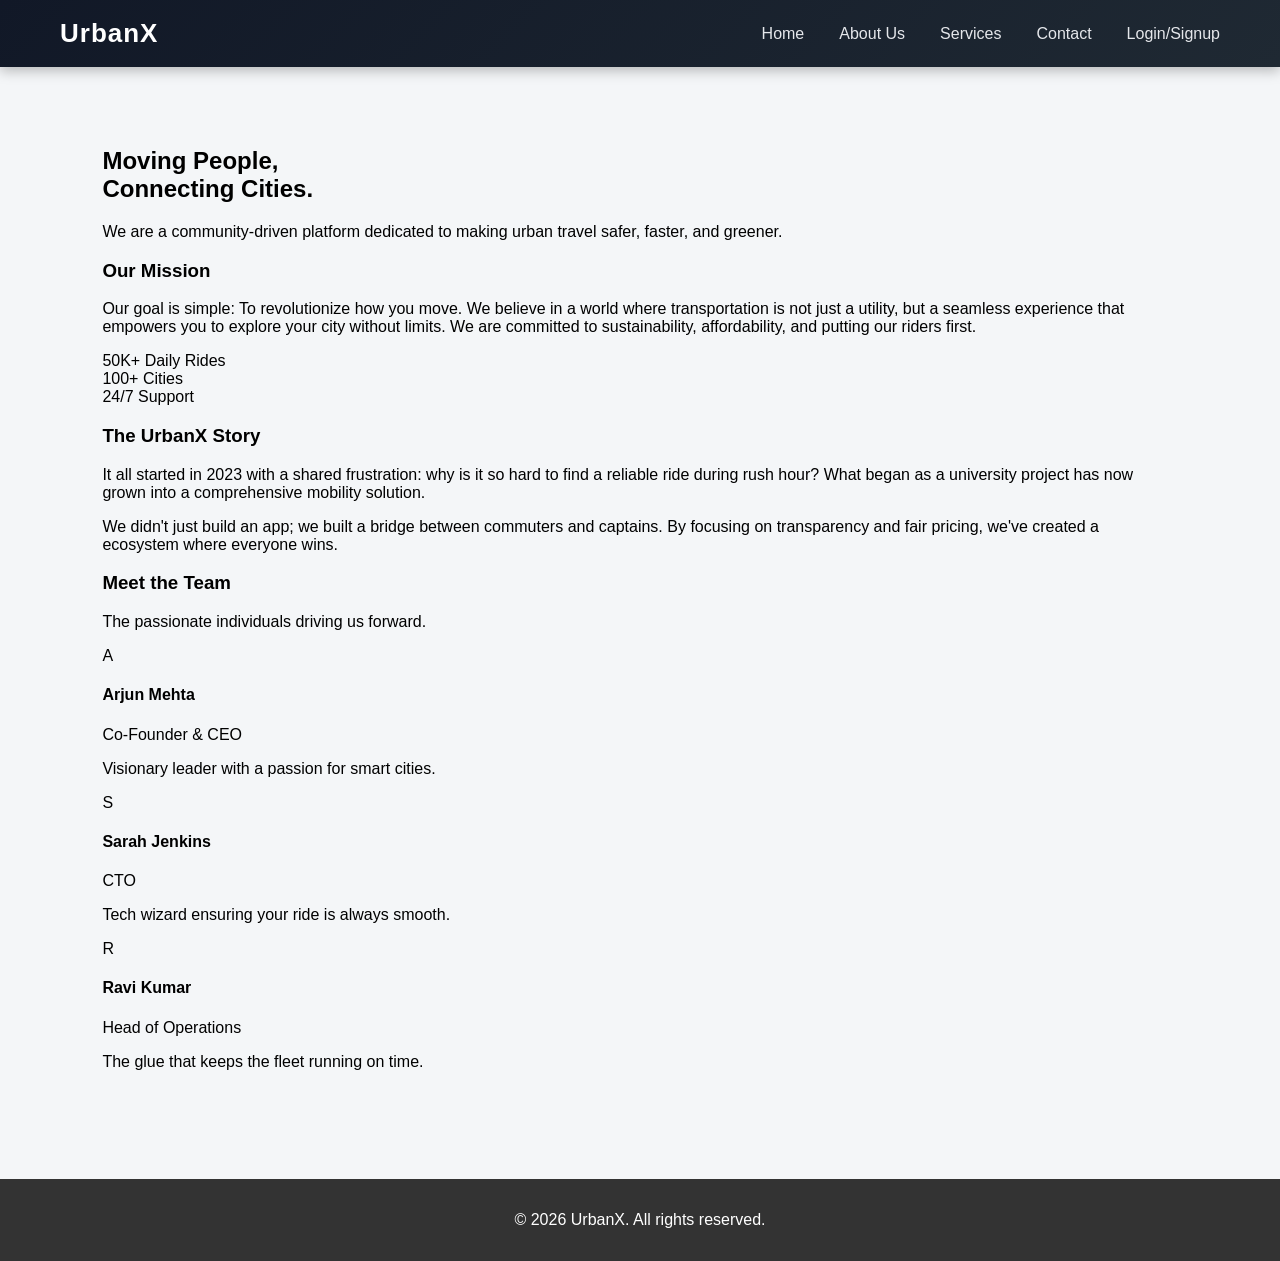
==== frontEnd/about.html @ a00a8022 "about us page" ====
<!DOCTYPE html>
<html lang="en">
<head>
    <meta charset="UTF-8">
    <meta name="viewport" content="width=device-width, initial-scale=1.0">
    <title>About Us - UrbanX</title>
    <link rel="stylesheet" href="styles.css">
</head>
<body>
<header>
    <h1>UrbanX</h1>
    <nav>
        <ul>
            <li><a href="index.html">Home</a></li>
            <li><a href="about.html" class="active">About Us</a></li>
            <li><a href="exploreOurServices.html">Services</a></li>
            <li><a href="contact.html">Contact</a></li>
            <li><a href="Login/UserLogin.html">Login/Signup</a></li>
        </ul>
    </nav>
</header>

<main>
    <section class="about-hero">
        <div class="about-overlay"></div>
        <div class="about-content">
            <h2>Moving People, <br>Connecting Cities.</h2>
            <p>We are a community-driven platform dedicated to making urban travel safer, faster, and greener.</p>
        </div>
    </section>

    <section class="mission-section">
        <div class="mission-text">
            <h3>Our Mission</h3>
            <p>Our goal is simple: To revolutionize how you move. We believe in a world where transportation is not just a utility, but a seamless experience that empowers you to explore your city without limits. We are committed to sustainability, affordability, and putting our riders first.</p>
        </div>
        <div class="mission-stats">
            <div class="stat-item">
                <span class="stat-number">50K+</span>
                <span class="stat-label">Daily Rides</span>
            </div>
            <div class="stat-item">
                <span class="stat-number">100+</span>
                <span class="stat-label">Cities</span>
            </div>
            <div class="stat-item">
                <span class="stat-number">24/7</span>
                <span class="stat-label">Support</span>
            </div>
        </div>
    </section>

    <section class="our-story">
        <h3>The UrbanX Story</h3>
        <div class="story-content">
            <p>It all started in 2023 with a shared frustration: why is it so hard to find a reliable ride during rush hour? What began as a university project has now grown into a comprehensive mobility solution.</p>
            <p>We didn't just build an app; we built a bridge between commuters and captains. By focusing on transparency and fair pricing, we've created a ecosystem where everyone wins.</p>
        </div>
    </section>

    <section class="team-section">
        <h3>Meet the Team</h3>
        <p class="section-subtitle">The passionate individuals driving us forward.</p>
        <div class="team-grid">
            <div class="team-member">
                <div class="member-img">A</div>
                <h4>Arjun Mehta</h4>
                <p class="role">Co-Founder & CEO</p>
                <p class="bio">Visionary leader with a passion for smart cities.</p>
            </div>
            <div class="team-member">
                <div class="member-img">S</div>
                <h4>Sarah Jenkins</h4>
                <p class="role">CTO</p>
                <p class="bio">Tech wizard ensuring your ride is always smooth.</p>
            </div>
            <div class="team-member">
                <div class="member-img">R</div>
                <h4>Ravi Kumar</h4>
                <p class="role">Head of Operations</p>
                <p class="bio">The glue that keeps the fleet running on time.</p>
            </div>
        </div>
    </section>
</main>

<footer>
    <p>&copy; 2026 UrbanX. All rights reserved.</p>
</footer>
</body>
</html>
---- frontEnd/styles.css ----
body {
    margin: 0;
    font-family: "Segoe UI", Tahoma, sans-serif;
    background-color: #f4f6f8;
}

header {
    background: linear-gradient(135deg, #111827, #1f2933);
    padding: 18px 60px;
    display: flex;
    align-items: center;
    justify-content: space-between;
    box-shadow: 0 4px 12px rgba(0,0,0,0.25);
}

header h1 {
    margin: 0;
    color: #ffffff;
    font-size: 26px;
    letter-spacing: 1px;
    font-weight: 600;
}

nav ul {
    list-style: none;
    margin: 0;
    padding: 0;
    display: flex;
    gap: 35px;
}

nav ul li a {
    text-decoration: none;
    color: #e5e7eb;
    font-size: 16px;
    font-weight: 500;
    position: relative;
    transition: color 0.3s ease;
}

nav ul li a:hover {
    color: #38bdf8;
}

nav ul li a::after {
    content: "";
    position: absolute;
    width: 0%;
    height: 2px;
    background: #38bdf8;
    left: 0;
    bottom: -6px;
    transition: width 0.3s ease;
}

nav ul li a:hover::after {
    width: 100%;
}
main {
    width: 100%;
    padding: 60px 8%;
    box-sizing: border-box;
}
.hero {
    background: linear-gradient(rgba(17,24,39,0.8), rgba(17,24,39,0.8)),
                url('https://images.unsplash.com/1600585154340-be6161a56a0c') center/cover no-repeat;
    color: #ffffff;
    padding: 100px 60px;
    border-radius: 16px;
    text-align: center;
    box-shadow: 0 10px 25px rgba(0,0,0,0.35);
}

.hero h2 {
    font-size: 42px;
    margin-bottom: 15px;
    letter-spacing: 1px;
}

.hero p {
    font-size: 18px;
    margin-bottom: 30px;
    color: #d1d5db;
}

.hero .btn {
    display: inline-block;
    background: #38bdf8;
    color: #0f172a;
    padding: 14px 36px;
    border-radius: 30px;
    text-decoration: none;
    font-weight: 600;
    transition: 0.3s ease;
}

.hero .btn:hover {
    background: #0ea5e9;
    color: #ffffff;
    transform: translateY(-2px);
}
.features {
    margin-top: 80px;
    display: grid;
    grid-template-columns: repeat(auto-fit, minmax(280px, 1fr));
    gap: 35px;
}

.feature {
    background: #ffffff;
    padding: 35px;
    border-radius: 16px;
    box-shadow: 0 6px 15px rgba(0,0,0,0.12);
    transition: 0.3s ease;
}

.feature:hover {
    transform: translateY(-8px);
    box-shadow: 0 12px 25px rgba(0,0,0,0.2);
}

.feature h3 {
    color: #0f172a;
    margin-bottom: 10px;
    font-size: 20px;
}

.feature p {
    color: #475569;
    line-height: 1.6;
    font-size: 15px;
}

/* Cleaned Generic Styles - body and header removed to use top definitions */

/* Services Section (used in exploreOurServices.html) */
.services {
    display: flex;
    flex-wrap: wrap;
    justify-content: center;
    margin: 2rem 0;
    gap: 1.5rem;
}

.service {
    background: #fff;
    border: 1px solid #ddd;
    border-radius: 5px;
    padding: 1.5rem;
    width: 300px;
    box-shadow: 0 2px 5px rgba(0, 0, 0, 0.1);
    text-align: center;
    transition: transform 0.3s ease, box-shadow 0.3s ease;
}

.service:hover {
    transform: translateY(-5px);
    box-shadow: 0 4px 10px rgba(0, 0, 0, 0.2);
}

.service h3 {
    margin-bottom: 1rem;
    color: #333;
}

.service p {
    color: #666;
}

/* Footer Styles */
footer {
    background-color: #333;
    color: #fff;
    text-align: center;
    padding: 1rem 0;
    margin-top: 2rem;
}

/* How It Works Section */
.how-it-works {
    margin-top: 80px;
    text-align: center;
}
.how-it-works h2 {
    font-size: 32px;
    color: #1f2933;
    margin-bottom: 40px;
}
.steps-grid {
    display: grid;
    grid-template-columns: repeat(auto-fit, minmax(250px, 1fr));
    gap: 30px;
}
.step-card {
    background: #ffffff;
    padding: 30px;
    border-radius: 12px;
    text-align: center;
    box-shadow: 0 4px 12px rgba(0,0,0,0.08);
    position: relative;
    transition: transform 0.3s ease;
}
.step-card:hover {
    transform: translateY(-5px);
}
.step-number {
    background: #38bdf8;
    color: white;
    width: 40px;
    height: 40px;
    line-height: 40px;
    border-radius: 50%;
    font-weight: bold;
    margin: 0 auto 20px;
    font-size: 18px;
}
.step-card h3 {
     margin-bottom: 15px;
     color: #0f172a;
}
.step-card p {
    color: #475569;
    line-height: 1.5;
}

/* Testimonials Section */
.testimonials {
    margin-top: 80px;
    text-align: center;
    background: #fff;
    padding: 60px 40px;
    border-radius: 16px;
    box-shadow: 0 4px 12px rgba(0,0,0,0.05);
}
.testimonials h2 {
    font-size: 32px;
    color: #1f2933;
    margin-bottom: 40px;
}
.testimonials-grid {
    display: grid;
    grid-template-columns: repeat(auto-fit, minmax(280px, 1fr));
    gap: 30px;
}
.testimonial-card {
    background: #f9fafb;
    padding: 25px;
    border-radius: 12px;
    font-style: italic;
    border: 1px solid #f3f4f6;
}
.testimonial-card h4 {
    margin-top: 15px;
    font-weight: 600;
    color: #0ea5e9;
    font-style: normal;
}

/* CTA Banner */
.cta-banner {
    margin-top: 80px;
    background: linear-gradient(135deg, #38bdf8, #0ea5e9);
    padding: 50px;
    border-radius: 16px;
    text-align: center;
    color: white;
    box-shadow: 0 10px 20px rgba(14, 165, 233, 0.3);
}
.cta-banner h2 {
    font-size: 36px;
    margin-bottom: 10px;
    margin-top: 0;
    color: white;
}
.cta-banner p {
    font-size: 18px;
    margin-bottom: 30px;
    opacity: 0.95;
    color: #f0f9ff;
}
.cta-banner .btn {
    background: white;
    color: #0ea5e9;
    padding: 12px 30px;
    border-radius: 25px;
    text-decoration: none;
    font-weight: bold;
    display: inline-block;
    transition: transform 0.2s, box-shadow 0.2s;
    box-shadow: 0 4px 6px rgba(0,0,0,0.1);
}
.cta-banner .btn:hover {
    transform: scale(1.05);
    box-shadow: 0 6px 12px rgba(0,0,0,0.2);
}
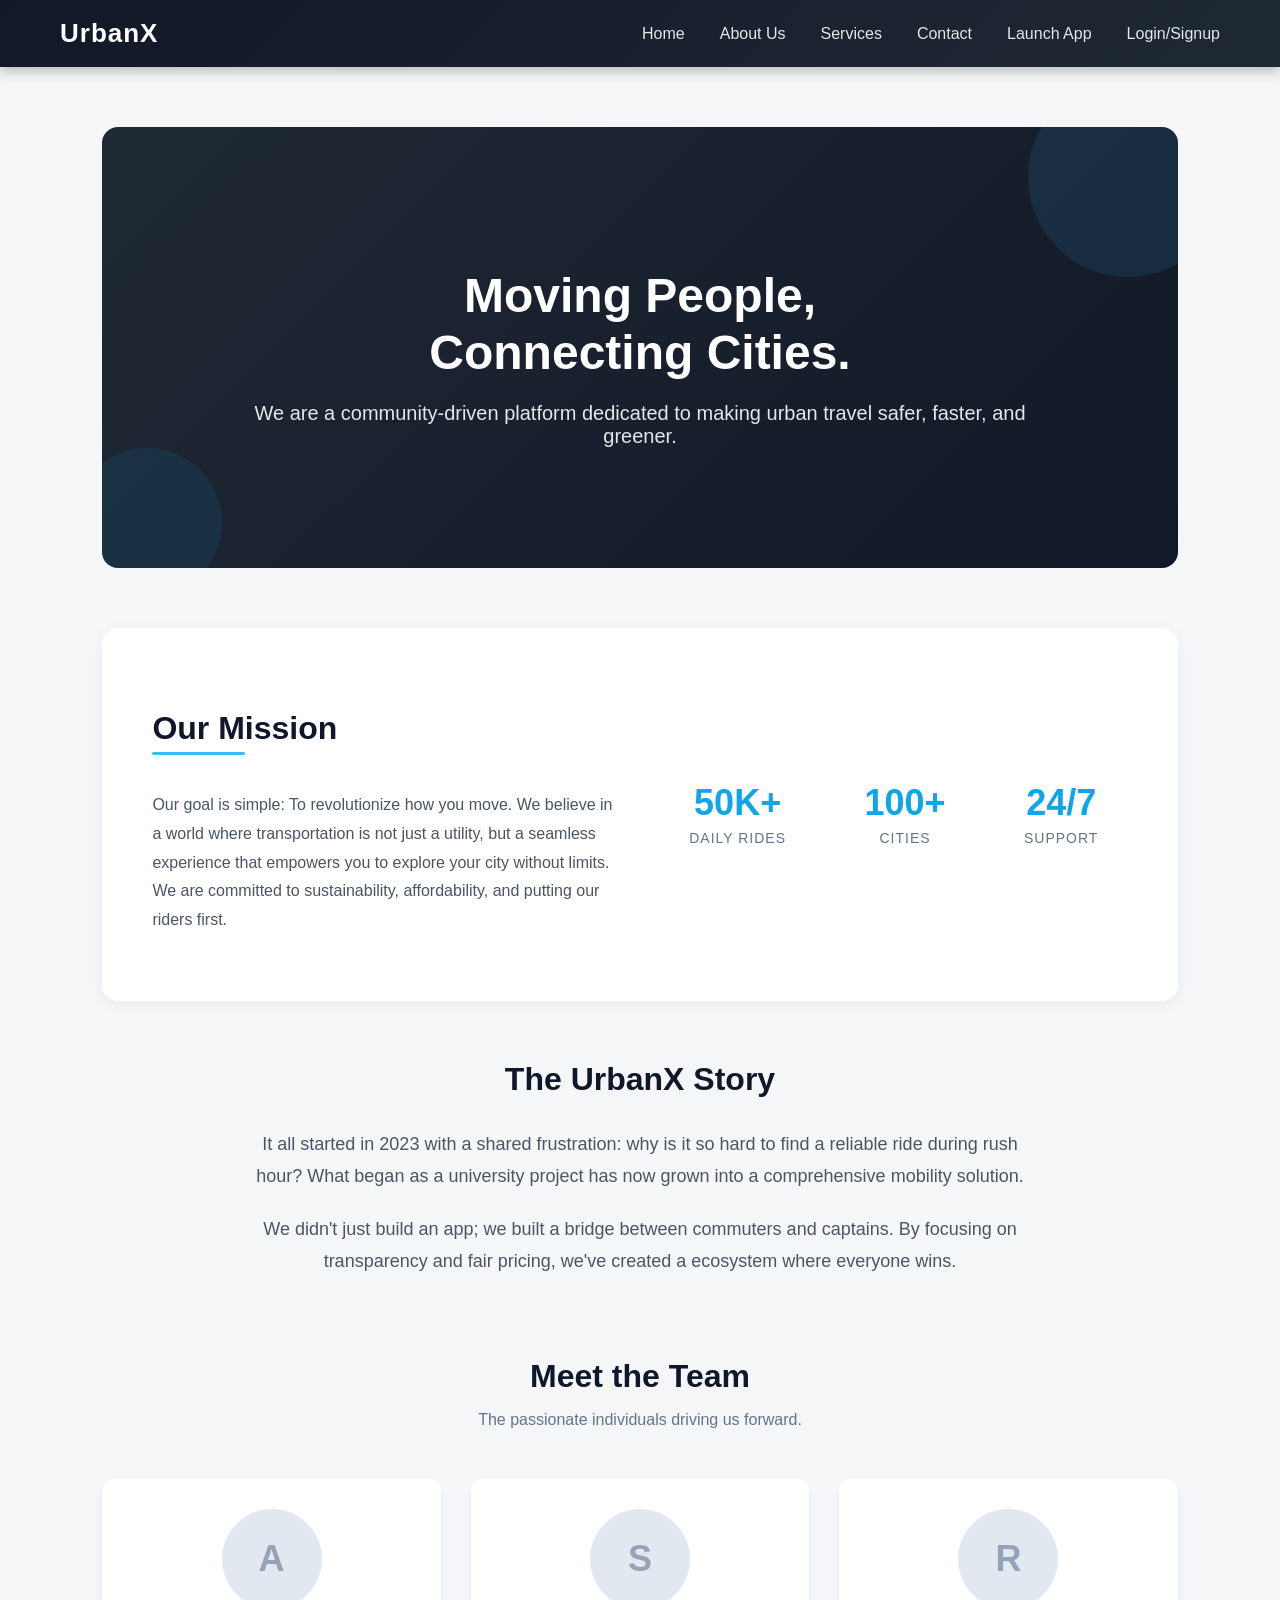
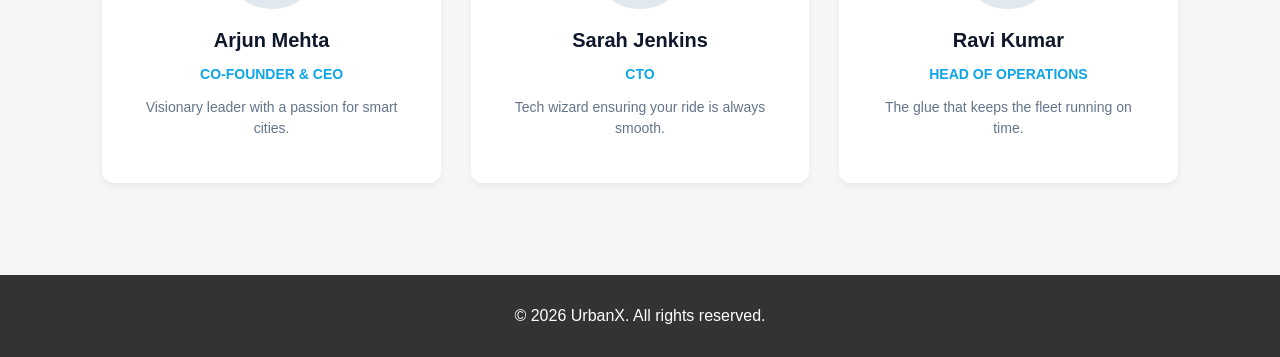
==== commit 2d2507e3: "index" ====
--- a/frontEnd/about.html
+++ b/frontEnd/about.html
@@ -15,6 +15,7 @@
             <li><a href="about.html" class="active">About Us</a></li>
             <li><a href="exploreOurServices.html">Services</a></li>
             <li><a href="contact.html">Contact</a></li>
+            <li><a href="app.html">Launch App</a></li>
             <li><a href="Login/UserLogin.html">Login/Signup</a></li>
         </ul>
     </nav>
--- a/frontEnd/styles.css
+++ b/frontEnd/styles.css
@@ -133,38 +133,184 @@
 
 /* Cleaned Generic Styles - body and header removed to use top definitions */
 
-/* Services Section (used in exploreOurServices.html) */
-.services {
-    display: flex;
+/* Explore Our Services Page Styles */
+.services-hero {
+    background: linear-gradient(rgba(15, 23, 42, 0.9), rgba(15, 23, 42, 0.8)), url('https://images.unsplash.com/photo-1449965408869-eaa3f722e40d?auto=format&fit=crop&q=80') center/cover;
+    color: white;
+    padding: 80px 40px;
+    text-align: center;
+    border-radius: 16px;
+    margin-bottom: 60px;
+    box-shadow: 0 10px 30px rgba(0,0,0,0.3);
+}
+
+.services-hero h2 {
+    font-size: 42px;
+    margin-bottom: 15px;
+}
+
+.services-hero p {
+    font-size: 18px;
+    color: #cbd5e1;
+    max-width: 600px;
+    margin: 0 auto;
+}
+
+.services-grid {
+    display: grid;
+    grid-template-columns: repeat(auto-fit, minmax(300px, 1fr));
+    gap: 40px;
+    margin-bottom: 80px;
+}
+
+.service-card {
+    background: #fff;
+    border-radius: 16px;
+    padding: 40px 30px;
+    text-align: center;
+    transition: all 0.3s ease;
+    border: 1px solid #e2e8f0;
+    position: relative;
+    overflow: hidden;
+}
+
+.service-card::before {
+    content: '';
+    position: absolute;
+    top: 0;
+    left: 0;
+    width: 100%;
+    height: 6px;
+    background: #38bdf8;
+    transform: scaleX(0);
+    transition: transform 0.3s ease;
+    transform-origin: left;
+}
+
+.service-card:hover {
+    transform: translateY(-10px);
+    box-shadow: 0 20px 40px rgba(0,0,0,0.1);
+    border-color: #38bdf8;
+}
+
+.service-card:hover::before {
+    transform: scaleX(1);
+}
+
+.service-icon {
+    font-size: 48px;
+    margin-bottom: 20px;
+    display: inline-block;
+    padding: 20px;
+    background: #f0f9ff;
+    border-radius: 50%;
+    line-height: 1;
+}
+
+.service-card h3 {
+    font-size: 24px;
+    color: #0f172a;
+    margin-bottom: 15px;
+}
+
+.service-card p {
+    color: #64748b;
+    margin-bottom: 25px;
+    line-height: 1.6;
+}
+
+.service-features-list {
+    list-style: none;
+    padding: 0;
+    margin: 0 0 30px;
+    text-align: left;
+    border-top: 1px solid #f1f5f9;
+    padding-top: 20px;
+}
+
+.service-features-list li {
+    padding-left: 25px;
+    margin-bottom: 10px;
+    color: #475569;
+    position: relative;
+    font-size: 15px;
+}
+
+.service-features-list li::before {
+    content: '✓';
+    position: absolute;
+    left: 0;
+    color: #38bdf8;
+    font-weight: bold;
+}
+
+.service-btn {
+    display: inline-block;
+    padding: 12px 30px;
+    background: #0f172a;
+    color: white;
+    text-decoration: none;
+    border-radius: 8px;
+    font-weight: 600;
+    transition: background 0.3s ease;
+    border: none;
+    cursor: pointer;
+    width: 100%;
+    box-sizing: border-box;
+}
+
+.service-btn:hover {
+    background: #38bdf8;
+    color: #0f172a;
+}
+
+.safety-promise {
+    background: white;
+    padding: 60px;
+    border-radius: 16px;
+    display: flex;
+    align-items: center;
+    justify-content: center;
+    text-align: center;
+    box-shadow: 0 4px 20px rgba(0,0,0,0.05);
+    background: linear-gradient(to right, #ffffff, #f0f9ff);
+}
+
+.promise-content {
+    max-width: 700px;
+}
+
+.promise-content h2 {
+    font-size: 32px;
+    color: #0f172a;
+    margin-bottom: 20px;
+}
+
+.promise-content p {
+    font-size: 18px;
+    color: #475569;
+    margin-bottom: 30px;
+    line-height: 1.7;
+}
+
+.safety-badges {
+    display: flex;
+    justify-content: center;
+    gap: 30px;
     flex-wrap: wrap;
-    justify-content: center;
-    margin: 2rem 0;
-    gap: 1.5rem;
-}
-
-.service {
-    background: #fff;
-    border: 1px solid #ddd;
-    border-radius: 5px;
-    padding: 1.5rem;
-    width: 300px;
-    box-shadow: 0 2px 5px rgba(0, 0, 0, 0.1);
-    text-align: center;
-    transition: transform 0.3s ease, box-shadow 0.3s ease;
-}
-
-.service:hover {
-    transform: translateY(-5px);
-    box-shadow: 0 4px 10px rgba(0, 0, 0, 0.2);
-}
-
-.service h3 {
-    margin-bottom: 1rem;
-    color: #333;
-}
-
-.service p {
-    color: #666;
+}
+
+.safety-badges span {
+    font-weight: 600;
+    color: #0369a1;
+    background: white;
+    padding: 10px 20px;
+    border-radius: 50px;
+    box-shadow: 0 2px 8px rgba(0,0,0,0.08);
+    display: flex;
+    align-items: center;
+    gap: 8px;
+    font-size: 15px;
 }
 
 /* Footer Styles */
@@ -294,3 +440,403 @@
     box-shadow: 0 6px 12px rgba(0,0,0,0.2);
 }
 
+/* About Us Page Styles */
+.about-hero {
+    position: relative;
+    background: linear-gradient(135deg, #1f2933, #111827);
+    color: white;
+    padding: 100px 20px;
+    text-align: center;
+    border-radius: 16px;
+    margin-bottom: 60px;
+    overflow: hidden;
+}
+
+/* Abstract background shapes for hero */
+.about-hero::before {
+    content: '';
+    position: absolute;
+    top: -50px;
+    right: -50px;
+    width: 200px;
+    height: 200px;
+    background: rgba(56, 189, 248, 0.1);
+    border-radius: 50%;
+}
+.about-hero::after {
+    content: '';
+    position: absolute;
+    bottom: -30px;
+    left: -30px;
+    width: 150px;
+    height: 150px;
+    background: rgba(14, 165, 233, 0.1);
+    border-radius: 50%;
+}
+
+.about-content {
+    position: relative;
+    z-index: 2;
+    max-width: 800px;
+    margin: 0 auto;
+}
+
+.about-content h2 {
+    font-size: 48px;
+    margin-bottom: 20px;
+    line-height: 1.2;
+}
+
+.about-content p {
+    font-size: 20px;
+    color: #e5e7eb;
+    font-weight: 300;
+}
+
+.mission-section {
+    display: flex;
+    flex-wrap: wrap;
+    gap: 40px;
+    align-items: center;
+    justify-content: space-between;
+    background: white;
+    padding: 50px;
+    border-radius: 16px;
+    box-shadow: 0 4px 15px rgba(0,0,0,0.05);
+    margin-bottom: 60px;
+}
+
+.mission-text {
+    flex: 1;
+    min-width: 300px;
+}
+
+.mission-text h3 {
+    font-size: 32px;
+    color: #0f172a;
+    margin-bottom: 20px;
+    position: relative;
+    display: inline-block;
+}
+
+.mission-text h3::after {
+    content: '';
+    display: block;
+    width: 50%;
+    height: 3px;
+    background: #38bdf8;
+    margin-top: 5px;
+    border-radius: 2px;
+}
+
+.mission-text p {
+    font-size: 16px;
+    color: #4b5563;
+    line-height: 1.8;
+}
+
+.mission-stats {
+    flex: 1;
+    display: flex;
+    justify-content: space-around;
+    gap: 20px;
+    min-width: 300px;
+}
+
+.stat-item {
+    text-align: center;
+}
+
+.stat-number {
+    display: block;
+    font-size: 36px;
+    font-weight: 800;
+    color: #0ea5e9;
+    margin-bottom: 5px;
+}
+
+.stat-label {
+    font-size: 14px;
+    color: #64748b;
+    text-transform: uppercase;
+    letter-spacing: 1px;
+}
+
+.our-story {
+    text-align: center;
+    max-width: 800px;
+    margin: 0 auto 80px;
+}
+
+.our-story h3 {
+    font-size: 32px;
+    color: #0f172a;
+    margin-bottom: 30px;
+}
+
+.story-content p {
+    font-size: 18px;
+    color: #4b5563;
+    line-height: 1.8;
+    margin-bottom: 20px;
+}
+
+.team-section {
+    text-align: center;
+}
+
+.team-section h3 {
+    font-size: 32px;
+    color: #0f172a;
+    margin-bottom: 10px;
+}
+
+.section-subtitle {
+    color: #64748b;
+    margin-bottom: 50px;
+}
+
+.team-grid {
+    display: grid;
+    grid-template-columns: repeat(auto-fit, minmax(250px, 1fr));
+    gap: 30px;
+}
+
+.team-member {
+    background: white;
+    padding: 30px;
+    border-radius: 12px;
+    box-shadow: 0 4px 6px rgba(0,0,0,0.05);
+    transition: transform 0.3s ease, box-shadow 0.3s ease;
+}
+
+.team-member:hover {
+    transform: translateY(-10px);
+    box-shadow: 0 10px 20px rgba(0,0,0,0.1);
+}
+
+.member-img {
+    width: 100px;
+    height: 100px;
+    background: #e2e8f0;
+    border-radius: 50%;
+    margin: 0 auto 20px;
+    display: flex;
+    align-items: center;
+    justify-content: center;
+    font-size: 36px;
+    color: #94a3b8;
+    font-weight: bold;
+}
+
+.team-member h4 {
+    margin: 0 0 5px;
+    color: #0f172a;
+    font-size: 20px;
+}
+
+.team-member .role {
+    color: #0ea5e9;
+    font-weight: 600;
+    font-size: 14px;
+    margin-bottom: 15px;
+    text-transform: uppercase;
+}
+
+.team-member .bio {
+    color: #64748b;
+    font-size: 14px;
+    line-height: 1.5;
+}
+
+/* Contact Page Styles */
+.contact-hero {
+    text-align: center;
+    padding: 60px 20px;
+    background: #f0f9ff;
+    border-radius: 16px;
+    margin-bottom: 50px;
+}
+
+.contact-hero h2 {
+    font-size: 36px;
+    color: #0f172a;
+    margin-bottom: 10px;
+}
+
+.contact-hero p {
+    color: #64748b;
+    font-size: 18px;
+}
+
+.contact-container {
+    display: flex;
+    flex-wrap: wrap;
+    gap: 50px;
+    max-width: 1000px;
+    margin: 0 auto;
+}
+
+.contact-info {
+    flex: 1;
+    min-width: 300px;
+}
+
+.contact-info h3 {
+    font-size: 24px;
+    color: #0f172a;
+    margin-bottom: 20px;
+}
+
+.contact-info p {
+    color: #475569;
+    margin-bottom: 30px;
+    line-height: 1.6;
+}
+
+.info-item {
+    display: flex;
+    align-items: center;
+    gap: 15px;
+    margin-bottom: 20px;
+    background: white;
+    padding: 15px;
+    border-radius: 10px;
+    box-shadow: 0 2px 5px rgba(0,0,0,0.05);
+}
+
+.info-item .icon {
+    font-size: 24px;
+}
+
+.contact-form-wrapper {
+    flex: 1.5;
+    min-width: 300px;
+    background: white;
+    padding: 40px;
+    border-radius: 16px;
+    box-shadow: 0 4px 20px rgba(0,0,0,0.08);
+}
+
+.contact-form .form-group {
+    margin-bottom: 20px;
+}
+
+.contact-form label {
+    display: block;
+    margin-bottom: 8px;
+    color: #334155;
+    font-weight: 600;
+}
+
+.contact-form input,
+.contact-form textarea {
+    width: 100%;
+    padding: 12px;
+    border: 1px solid #cbd5e1;
+    border-radius: 8px;
+    font-family: inherit;
+    font-size: 16px;
+    box-sizing: border-box;
+    transition: border-color 0.3s;
+}
+
+.contact-form input:focus,
+.contact-form textarea:focus {
+    border-color: #38bdf8;
+    outline: none;
+}
+
+.btn-submit {
+    background: #0f172a;
+    color: white;
+    border: none;
+    padding: 14px 28px;
+    border-radius: 8px;
+    font-size: 16px;
+    font-weight: 600;
+    cursor: pointer;
+    transition: background 0.3s;
+    width: 100%;
+}
+
+.btn-submit:hover {
+    background: #38bdf8;
+    color: #0f172a;
+}
+
+/* Auth Pages (Login/Signup) Styles */
+.login-container {
+    max-width: 400px;
+    margin: 50px auto;
+    background: white;
+    padding: 40px;
+    border-radius: 16px;
+    box-shadow: 0 10px 25px rgba(0,0,0,0.1);
+}
+
+.login-container h2 {
+    text-align: center;
+    margin-bottom: 30px;
+    color: #0f172a;
+}
+
+.login-container form .form-group {
+    margin-bottom: 20px;
+}
+
+.login-container label {
+    display: block;
+    margin-bottom: 8px;
+    color: #334155;
+    font-weight: 500;
+}
+
+.login-container input[type="text"],
+.login-container input[type="email"],
+.login-container input[type="password"],
+.login-container select {
+    width: 100%;
+    padding: 12px;
+    border: 1px solid #cbd5e1;
+    border-radius: 8px;
+    font-family: inherit;
+    font-size: 16px;
+    box-sizing: border-box;
+}
+
+.brand-select {
+    width: 100%;
+    padding: 12px;
+    border: 1px solid #cbd5e1;
+    border-radius: 8px;
+    font-family: inherit;
+    font-size: 16px;
+    box-sizing: border-box;
+    background: white;
+}
+
+.login-links, .switch-auth {
+    margin-top: 25px;
+    text-align: center;
+    font-size: 14px;
+    color: #64748b;
+}
+
+.login-links a, .switch-auth a {
+    color: #0ea5e9;
+    text-decoration: none;
+    font-weight: 600;
+}
+
+.login-links a:hover, .switch-auth a:hover {
+    text-decoration: underline;
+}
+
+.captain-login {
+    border-top: 5px solid #0ea5e9;
+}
+
+.admin-login {
+    border-top: 5px solid #ef4444;
+}
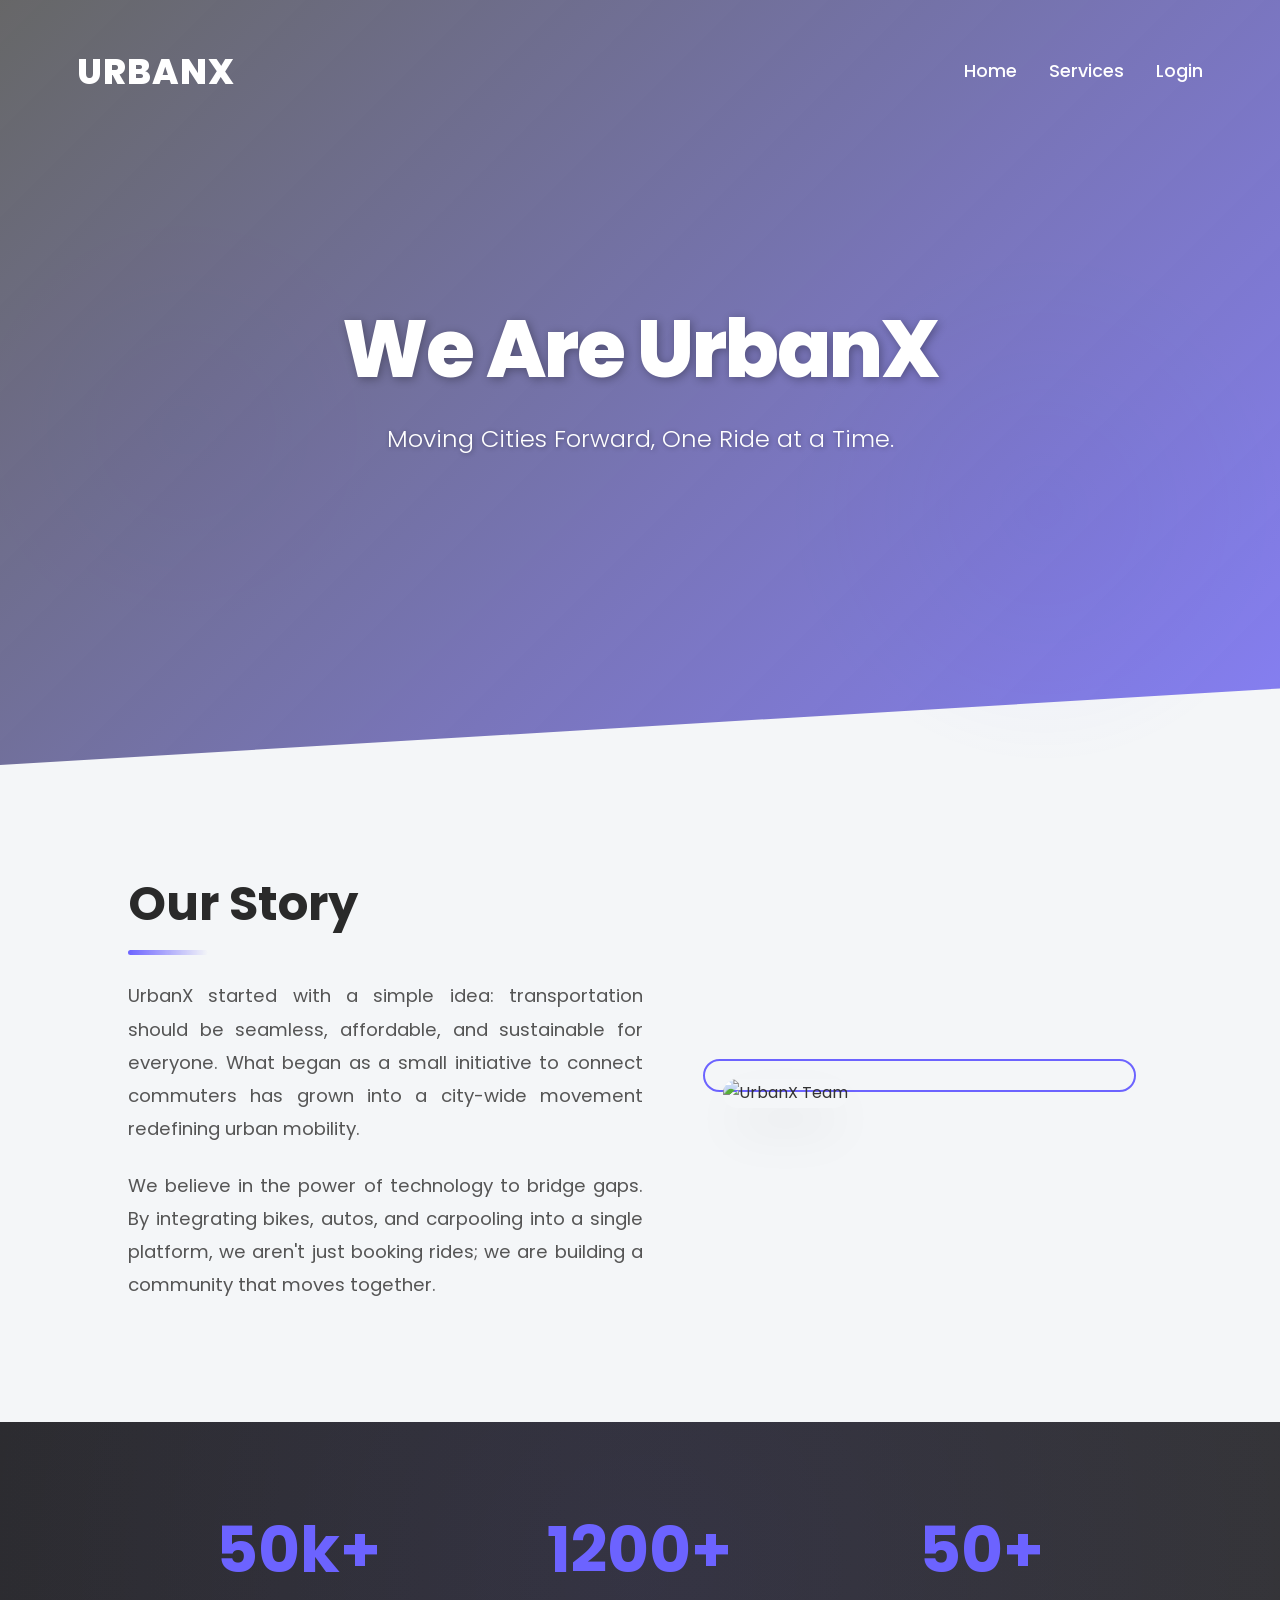
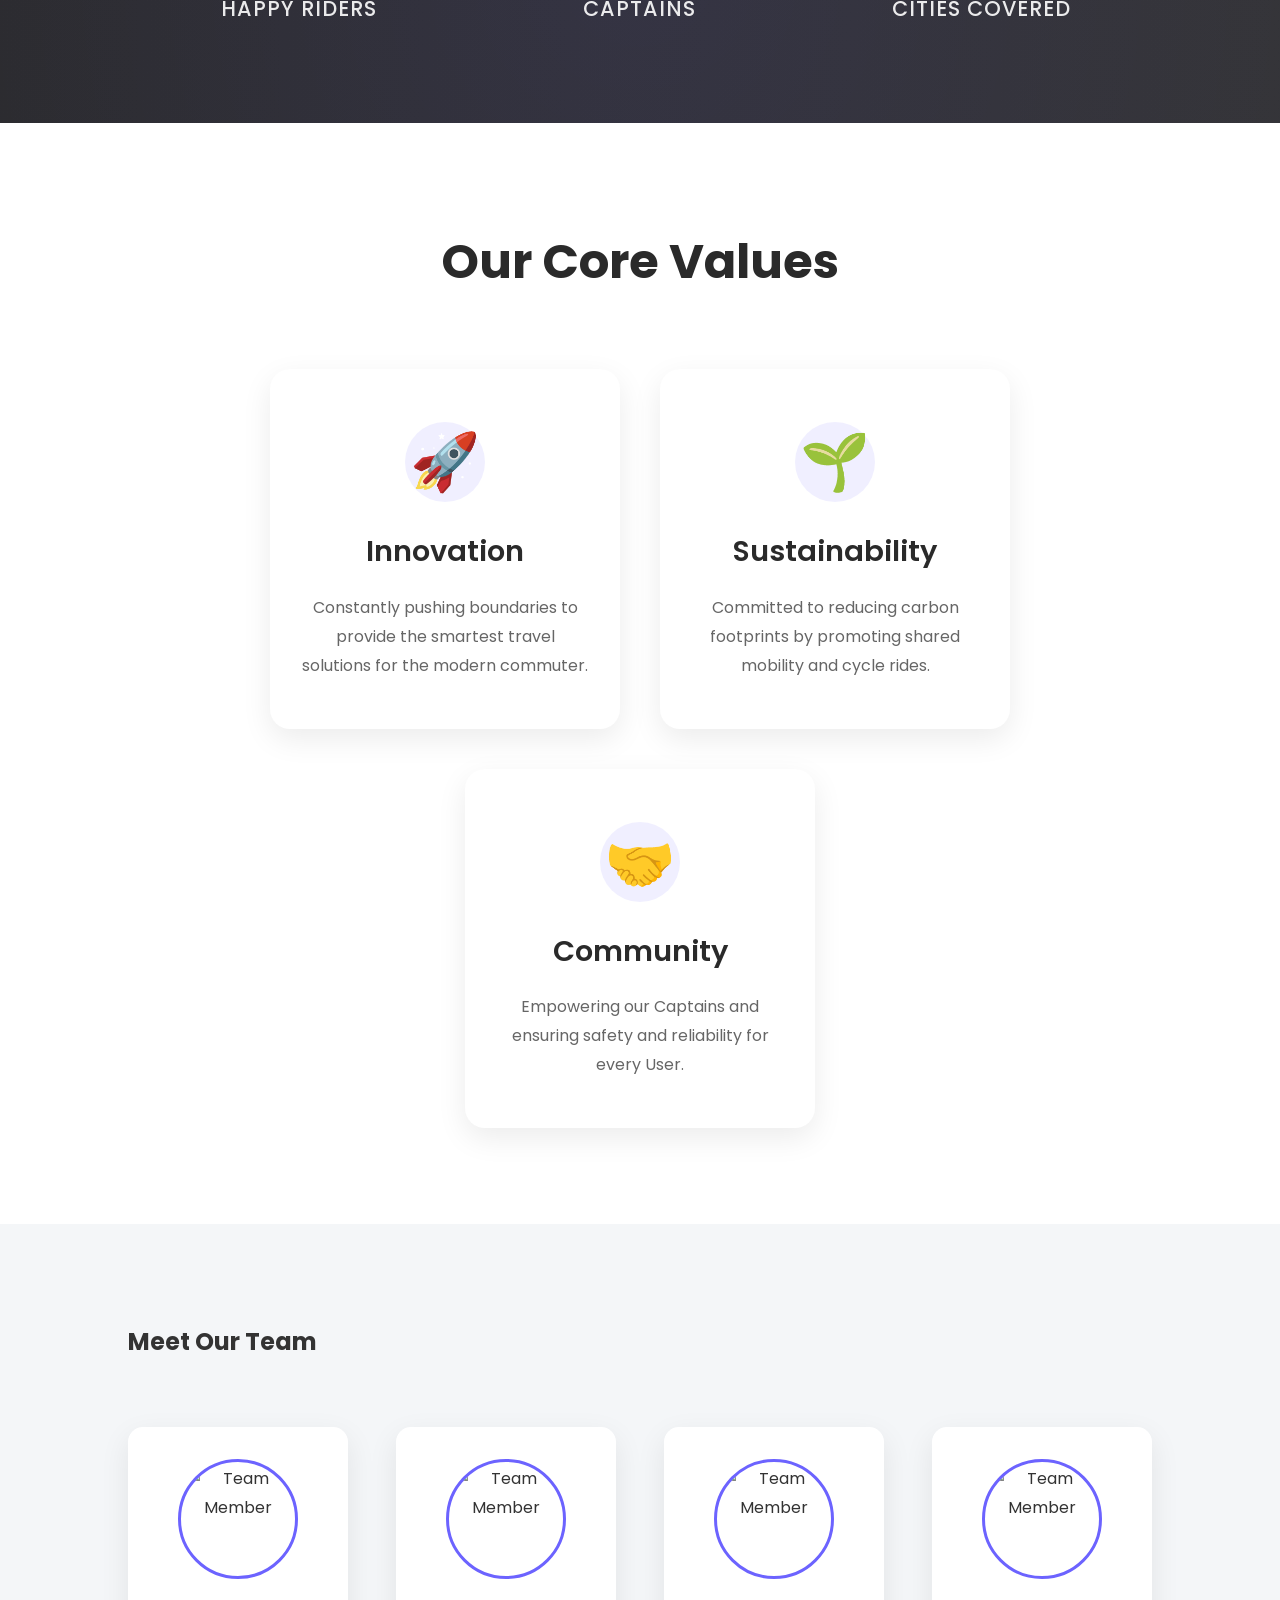
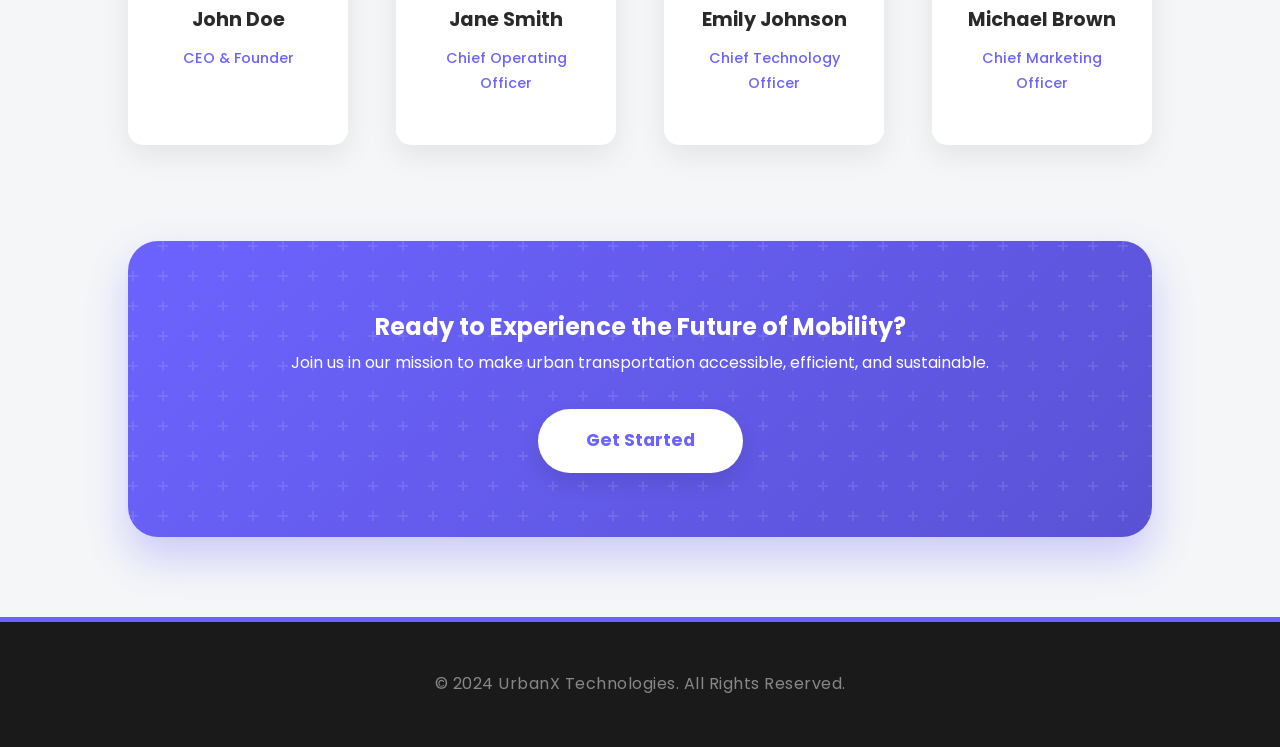
==== commit 07798578: "Features , backend , DB" ====
--- a/frontEnd/about.html
+++ b/frontEnd/about.html
@@ -3,90 +3,649 @@
 <head>
     <meta charset="UTF-8">
     <meta name="viewport" content="width=device-width, initial-scale=1.0">
-    <title>About Us - UrbanX</title>
-    <link rel="stylesheet" href="styles.css">
+    <title>About UrbanX - Redefining Mobility</title>
+    <link href="https://fonts.googleapis.com/css2?family=Poppins:wght@300;400;500;600;700;800&display=swap" rel="stylesheet">
+    <style>
+        :root {
+            --primary-color: #6C63FF; /* Modern Purple */
+            --primary-dark: #5a52d5;
+            --secondary-color: #2A2A2A; /* Dark Grey */
+            --accent-color: #F4F6F8; /* Soft Blue-Grey */
+            --text-color: #333333;
+            --light-text: #FFFFFF;
+            --card-bg: #FFFFFF;
+            --shadow-light: 0 10px 30px rgba(0,0,0,0.08);
+            --shadow-hover: 0 20px 40px rgba(108, 99, 255, 0.2);
+        }
+
+        * {
+            margin: 0;
+            padding: 0;
+            box-sizing: border-box;
+            font-family: 'Poppins', sans-serif;
+        }
+
+        body {
+            background-color: var(--accent-color);
+            color: var(--text-color);
+            line-height: 1.8;
+            overflow-x: hidden;
+        }
+
+        /* Hero Section */
+        .hero {
+            height: 85vh;
+            background: linear-gradient(135deg, rgba(42, 42, 42, 0.7), rgba(108, 99, 255, 0.8)), url('https://images.unsplash.com/photo-1449965408869-eaa3f722e40d?ixlib=rb-1.2.1&auto=format&fit=crop&w=1950&q=80');
+            background-size: cover;
+            background-position: center;
+            background-attachment: fixed; /* Parallax effect */
+            display: flex;
+            align-items: center;
+            justify-content: center;
+            text-align: center;
+            color: var(--light-text);
+            position: relative;
+            clip-path: polygon(0 0, 100% 0, 100% 90%, 0 100%);
+        }
+
+        .hero-content {
+            z-index: 2;
+            padding: 0 20px;
+        }
+
+        .hero h1 {
+            font-size: 5rem;
+            font-weight: 800;
+            margin-bottom: 1.5rem;
+            letter-spacing: -2px;
+            text-shadow: 2px 2px 10px rgba(0,0,0,0.3);
+            line-height: 1.1;
+            opacity: 0;
+            animation: fadeInUp 1.2s ease-out forwards;
+            animation-delay: 0.3s;
+        }
+
+        .hero p {
+            font-size: 1.5rem;
+            font-weight: 300;
+            max-width: 700px;
+            margin: 0 auto;
+            text-shadow: 1px 1px 5px rgba(0,0,0,0.3);
+            opacity: 0;
+            animation: fadeInUp 1.2s ease-out forwards;
+            animation-delay: 0.8s;
+        }
+
+        /* Navigation */
+        .navbar {
+            position: absolute;
+            top: 0;
+            left: 0;
+            width: 100%;
+            padding: 2.5rem 6%;
+            display: flex;
+            justify-content: space-between;
+            align-items: center;
+            z-index: 100;
+        }
+
+        .navbar-brand {
+            font-size: 2.2rem;
+            font-weight: 800;
+            color: #fff;
+            text-decoration: none;
+            letter-spacing: 1px;
+            text-transform: uppercase;
+        }
+
+        .nav-links {
+            display: flex;
+            gap: 2rem;
+            list-style: none;
+        }
+
+        .nav-links a {
+            color: #fff;
+            text-decoration: none;
+            font-weight: 500;
+            font-size: 1.1rem;
+            transition: color 0.3s;
+        }
+
+        .nav-links a:hover {
+            color: var(--primary-color);
+        }
+
+        /* Scroll Reveal */
+        .reveal {
+            opacity: 0;
+            transform: translateY(50px);
+            transition: all 1s ease-out;
+        }
+
+        .reveal.active {
+            opacity: 1;
+            transform: translateY(0);
+        }
+
+        /* About Section */
+        .section {
+            padding: 6rem 10%;
+        }
+
+        .about-grid {
+            display: grid;
+            grid-template-columns: 1.2fr 1fr;
+            gap: 5rem;
+            align-items: center;
+        }
+
+        .about-text h2 {
+            font-size: 3rem;
+            color: var(--secondary-color);
+            margin-bottom: 2rem;
+            position: relative;
+            display: inline-block;
+        }
+
+        .about-text h2::after {
+            content: '';
+            position: absolute;
+            left: 0;
+            bottom: -8px;
+            width: 80px;
+            height: 5px;
+            background: linear-gradient(90deg, var(--primary-color), transparent);
+            border-radius: 5px;
+        }
+
+        .about-text p {
+            font-size: 1.15rem;
+            color: #555;
+            margin-bottom: 1.5rem;
+            text-align: justify;
+        }
+
+        .about-image {
+            position: relative;
+        }
+
+        .about-image img {
+            width: 100%;
+            border-radius: 30px;
+            box-shadow: 0 25px 50px -12px rgba(0, 0, 0, 0.25);
+            transition: transform 0.4s cubic-bezier(0.175, 0.885, 0.32, 1.275);
+        }
+
+        .about-image::before {
+            content: '';
+            position: absolute;
+            top: -20px;
+            left: -20px;
+            width: 100%;
+            height: 100%;
+            border: 2px solid var(--primary-color);
+            border-radius: 30px;
+            z-index: -1;
+            transition: transform 0.4s ease;
+        }
+
+        .about-image:hover img {
+            transform: scale(1.03) rotate(1deg);
+        }
+
+        .about-image:hover::before {
+             transform: translate(-10px, -10px);
+        }
+
+        /* Stats Section */
+        .stats {
+            background: linear-gradient(to right, #2A2A2A, #333);
+            color: var(--light-text);
+            display: flex;
+            justify-content: space-around;
+            padding: 5rem 10%;
+            text-align: center;
+            position: relative;
+            overflow: hidden;
+            flex-wrap: wrap;
+        }
+
+        .stats::before {
+            content: '';
+            position: absolute;
+            top: -50%;
+            left: -50%;
+            width: 200%;
+            height: 200%;
+            background: radial-gradient(circle, rgba(108, 99, 255, 0.1) 0%, transparent 70%);
+            pointer-events: none;
+        }
+
+        .stat-item {
+            position: relative;
+            z-index: 1;
+            min-width: 200px;
+            margin: 1rem 0;
+        }
+
+        .stat-item h3 {
+            font-size: 4rem;
+            color: var(--primary-color);
+            margin-bottom: 0.5rem;
+            font-weight: 700;
+            line-height: 1;
+        }
+
+        .stat-item p {
+            font-size: 1.3rem;
+            opacity: 0.9;
+            font-weight: 500;
+            letter-spacing: 1px;
+            text-transform: uppercase;
+        }
+
+        /* Mission & Vision */
+        .mission-vision {
+            background-color: var(--card-bg);
+            text-align: center;
+        }
+
+        .mission-vision h2 {
+            font-size: 3rem;
+            color: var(--secondary-color);
+            margin-bottom: 4rem;
+        }
+
+        .cards-container {
+            display: flex;
+            justify-content: center;
+            gap: 2.5rem;
+            flex-wrap: wrap;
+        }
+
+        .card {
+            background: #fff;
+            padding: 3rem 2rem;
+            border-radius: 20px;
+            box-shadow: var(--shadow-light);
+            width: 350px;
+            transition: all 0.4s ease;
+            cursor: default;
+            border-top: 5px solid transparent;
+            position: relative;
+            overflow: hidden;
+        }
+
+        .card:hover {
+            transform: translateY(-15px);
+            box-shadow: var(--shadow-hover);
+            border-top: 5px solid var(--primary-color);
+        }
+
+        .card-icon {
+            font-size: 3.5rem;
+            margin-bottom: 1.5rem;
+            display: inline-block;
+            background: rgba(108, 99, 255, 0.1);
+            width: 80px;
+            height: 80px;
+            line-height: 80px;
+            border-radius: 50%;
+            color: var(--primary-color);
+            transition: transform 0.4s ease;
+        }
+
+        .card:hover .card-icon {
+             transform: rotateY(180deg);
+        }
+
+        .card h3 {
+            font-size: 1.8rem;
+            margin-bottom: 1rem;
+            color: var(--secondary-color);
+            font-weight: 600;
+        }
+
+        .card p {
+            font-size: 1rem;
+            color: #666;
+        }
+
+        /* Team Section */
+        .team-grid {
+            display: grid;
+            grid-template-columns: repeat(auto-fit, minmax(200px, 1fr));
+            gap: 3rem;
+            margin-top: 4rem;
+        }
+
+        .team-member {
+            text-align: center;
+            background: #fff;
+            padding: 2rem;
+            border-radius: 15px;
+            box-shadow: var(--shadow-light);
+            transition: transform 0.3s ease;
+        }
+
+        .team-member:hover {
+            transform: translateY(-5px);
+        }
+
+        .member-img {
+            width: 120px;
+            height: 120px;
+            border-radius: 50%;
+            margin: 0 auto 1.5rem;
+            overflow: hidden;
+            border: 3px solid var(--primary-color);
+            padding: 3px;
+            background: #fff;
+        }
+
+        .member-img img {
+            width: 100%;
+            height: 100%;
+            border-radius: 50%;
+            object-fit: cover;
+        }
+
+        .team-member h4 {
+            color: var(--secondary-color);
+            font-size: 1.2rem;
+            margin-bottom: 0.5rem;
+            font-weight: 700;
+        }
+
+        .team-member span {
+            color: var(--primary-color);
+            font-size: 0.9rem;
+            font-weight: 500;
+            display: block;
+            margin-bottom: 1rem;
+        }
+
+        /* Call to Action */
+        .cta-section {
+            background: linear-gradient(135deg, var(--primary-color), var(--primary-dark));
+            color: #fff;
+            padding: 4rem 10%;
+            text-align: center;
+            border-radius: 30px;
+            margin: 0 10% 5rem;
+            box-shadow: 0 20px 40px rgba(108, 99, 255, 0.3);
+            position: relative;
+            overflow: hidden;
+        }
+
+        .cta-section::before {
+            content: '';
+            position: absolute;
+            top: 0;
+            left: 0;
+            width: 100%;
+            height: 100%;
+            background: url("data:image/svg+xml,%3Csvg width='60' height='60' viewBox='0 0 60 60' xmlns='http://www.w3.org/2000/svg'%3E%3Cg fill='none' fill-rule='evenodd'%3E%3Cg fill='%23ffffff' fill-opacity='0.1'%3E%3Cpath d='M36 34v-4h-2v4h-4v2h4v4h2v-4h4v-2h-4zm0-30V0h-2v4h-4v2h4v4h2V6h4V4h-4zM6 34v-4H4v4H0v2h4v4h2v-4h4v-2H6zM6 4V0H4v4H0v2h4v4h2V6h4V4H6z'/%3E%3C/g%3E%3C/g%3E%3C/svg%3E");
+        }
+
+        .cta-content {
+            position: relative;
+            z-index: 1;
+        }
+
+        .cta-btn {
+            display: inline-block;
+            background: #fff;
+            color: var(--primary-color);
+            padding: 1rem 3rem;
+            border-radius: 50px;
+            text-decoration: none;
+            font-weight: 700;
+            font-size: 1.1rem;
+            margin-top: 2rem;
+            transition: all 0.3s ease;
+            box-shadow: 0 10px 20px rgba(0,0,0,0.1);
+        }
+
+        .cta-btn:hover {
+            transform: translateY(-3px) scale(1.05);
+            box-shadow: 0 15px 30px rgba(0,0,0,0.2);
+        }
+
+        /* Decorative Backgrounds */
+        .bg-shape-1 {
+            position: fixed;
+            top: 20%;
+            left: -5%;
+            width: 500px;
+            height: 500px;
+            background: radial-gradient(circle, rgba(108, 99, 255, 0.05) 0%, transparent 60%);
+            z-index: -1;
+            pointer-events: none;
+        }
+
+        .bg-shape-2 {
+            position: fixed;
+            bottom: 10%;
+            right: -5%;
+            width: 600px;
+            height: 600px;
+            background: radial-gradient(circle, rgba(108, 99, 255, 0.08) 0%, transparent 60%);
+            z-index: -1;
+            pointer-events: none;
+        }
+
+        /* Footer */
+        footer {
+            background-color: #1a1a1a;
+            color: #888;
+            text-align: center;
+            padding: 3rem;
+            margin-top: auto;
+            border-top: 5px solid var(--primary-color);
+        }
+
+        footer p {
+            font-size: 1rem;
+            letter-spacing: 0.5px;
+        }
+
+        /* Animations */
+        @keyframes fadeInUp {
+            from {
+                opacity: 0;
+                transform: translateY(40px);
+            }
+            to {
+                opacity: 1;
+                transform: translateY(0);
+            }
+        }
+
+        /* Responsive */
+        @media (max-width: 900px) {
+            .hero h1 {
+                font-size: 3.5rem;
+            }
+
+            .navbar {
+                 padding: 1.5rem 5%;
+                 flex-direction: column;
+                 gap: 15px;
+            }
+
+            .about-grid {
+                grid-template-columns: 1fr;
+                gap: 3rem;
+            }
+
+            .stats {
+                flex-direction: column;
+                gap: 3rem;
+            }
+
+            .section {
+                padding: 4rem 5%;
+            }
+        }
+    </style>
 </head>
 <body>
-<header>
-    <h1>UrbanX</h1>
-    <nav>
-        <ul>
+
+    <!-- Background Shapes -->
+    <div class="bg-shape-1"></div>
+    <div class="bg-shape-2"></div>
+
+    <!-- Navigation -->
+    <nav class="navbar">
+        <a href="index.html" class="navbar-brand">UrbanX</a>
+        <ul class="nav-links">
             <li><a href="index.html">Home</a></li>
-            <li><a href="about.html" class="active">About Us</a></li>
             <li><a href="exploreOurServices.html">Services</a></li>
-            <li><a href="contact.html">Contact</a></li>
-            <li><a href="app.html">Launch App</a></li>
-            <li><a href="Login/UserLogin.html">Login/Signup</a></li>
+            <li><a href="Login/UserLogin.html">Login</a></li>
         </ul>
     </nav>
-</header>
-
-<main>
-    <section class="about-hero">
-        <div class="about-overlay"></div>
-        <div class="about-content">
-            <h2>Moving People, <br>Connecting Cities.</h2>
-            <p>We are a community-driven platform dedicated to making urban travel safer, faster, and greener.</p>
+
+    <!-- Hero Section -->
+    <header class="hero">
+        <div class="hero-content">
+            <h1>We Are UrbanX</h1>
+            <p>Moving Cities Forward, One Ride at a Time.</p>
+        </div>
+    </header>
+
+    <!-- About Section -->
+    <section class="section reveal">
+        <div class="about-grid">
+            <div class="about-text">
+                <h2>Our Story</h2>
+                <p>
+                    UrbanX started with a simple idea: transportation should be seamless, affordable, and sustainable for everyone.
+                    What began as a small initiative to connect commuters has grown into a city-wide movement redefining urban mobility.
+                </p>
+                <p>
+                    We believe in the power of technology to bridge gaps. By integrating bikes, autos, and carpooling into a single platform,
+                    we aren't just booking rides; we are building a community that moves together.
+                </p>
+            </div>
+            <div class="about-image">
+                <img src="https://images.unsplash.com/photo-1522071820081-009f0129c71c?ixlib=rb-1.2.1&auto=format&fit=crop&w=1350&q=80" alt="UrbanX Team">
+            </div>
         </div>
     </section>
 
-    <section class="mission-section">
-        <div class="mission-text">
-            <h3>Our Mission</h3>
-            <p>Our goal is simple: To revolutionize how you move. We believe in a world where transportation is not just a utility, but a seamless experience that empowers you to explore your city without limits. We are committed to sustainability, affordability, and putting our riders first.</p>
-        </div>
-        <div class="mission-stats">
-            <div class="stat-item">
-                <span class="stat-number">50K+</span>
-                <span class="stat-label">Daily Rides</span>
-            </div>
-            <div class="stat-item">
-                <span class="stat-number">100+</span>
-                <span class="stat-label">Cities</span>
-            </div>
-            <div class="stat-item">
-                <span class="stat-number">24/7</span>
-                <span class="stat-label">Support</span>
-            </div>
+    <!-- Stats Section -->
+    <section class="stats reveal">
+        <div class="stat-item">
+            <h3>50k+</h3>
+            <p>Happy Riders</p>
+        </div>
+        <div class="stat-item">
+            <h3>1200+</h3>
+            <p>Captains</p>
+        </div>
+        <div class="stat-item">
+            <h3>50+</h3>
+            <p>Cities Covered</p>
         </div>
     </section>
 
-    <section class="our-story">
-        <h3>The UrbanX Story</h3>
-        <div class="story-content">
-            <p>It all started in 2023 with a shared frustration: why is it so hard to find a reliable ride during rush hour? What began as a university project has now grown into a comprehensive mobility solution.</p>
-            <p>We didn't just build an app; we built a bridge between commuters and captains. By focusing on transparency and fair pricing, we've created a ecosystem where everyone wins.</p>
+    <!-- Mission & Vision Section -->
+    <section class="section mission-vision reveal">
+        <h2>Our Core Values</h2>
+        <div class="cards-container">
+            <div class="card">
+                <span class="card-icon">🚀</span>
+                <h3>Innovation</h3>
+                <p>Constantly pushing boundaries to provide the smartest travel solutions for the modern commuter.</p>
+            </div>
+            <div class="card">
+                <span class="card-icon">🌱</span>
+                <h3>Sustainability</h3>
+                <p>Committed to reducing carbon footprints by promoting shared mobility and cycle rides.</p>
+            </div>
+            <div class="card">
+                <span class="card-icon">🤝</span>
+                <h3>Community</h3>
+                <p>Empowering our Captains and ensuring safety and reliability for every User.</p>
+            </div>
         </div>
     </section>
 
-    <section class="team-section">
-        <h3>Meet the Team</h3>
-        <p class="section-subtitle">The passionate individuals driving us forward.</p>
+    <!-- Team Section -->
+    <section class="section reveal">
+        <h2>Meet Our Team</h2>
         <div class="team-grid">
             <div class="team-member">
-                <div class="member-img">A</div>
-                <h4>Arjun Mehta</h4>
-                <p class="role">Co-Founder & CEO</p>
-                <p class="bio">Visionary leader with a passion for smart cities.</p>
+                <div class="member-img">
+                    <img src="https://randomuser.me/api/portraits/men/32.jpg" alt="Team Member">
+                </div>
+                <h4>John Doe</h4>
+                <span>CEO & Founder</span>
             </div>
             <div class="team-member">
-                <div class="member-img">S</div>
-                <h4>Sarah Jenkins</h4>
-                <p class="role">CTO</p>
-                <p class="bio">Tech wizard ensuring your ride is always smooth.</p>
+                <div class="member-img">
+                    <img src="https://randomuser.me/api/portraits/women/32.jpg" alt="Team Member">
+                </div>
+                <h4>Jane Smith</h4>
+                <span>Chief Operating Officer</span>
             </div>
             <div class="team-member">
-                <div class="member-img">R</div>
-                <h4>Ravi Kumar</h4>
-                <p class="role">Head of Operations</p>
-                <p class="bio">The glue that keeps the fleet running on time.</p>
+                <div class="member-img">
+                    <img src="https://randomuser.me/api/portraits/men/33.jpg" alt="Team Member">
+                </div>
+                <h4>Emily Johnson</h4>
+                <span>Chief Technology Officer</span>
+            </div>
+            <div class="team-member">
+                <div class="member-img">
+                    <img src="https://randomuser.me/api/portraits/women/33.jpg" alt="Team Member">
+                </div>
+                <h4>Michael Brown</h4>
+                <span>Chief Marketing Officer</span>
             </div>
         </div>
     </section>
-</main>
-
-<footer>
-    <p>&copy; 2026 UrbanX. All rights reserved.</p>
-</footer>
+
+    <!-- Call to Action Section -->
+    <section class="cta-section reveal">
+        <div class="cta-content">
+            <h2>Ready to Experience the Future of Mobility?</h2>
+            <p>Join us in our mission to make urban transportation accessible, efficient, and sustainable.</p>
+            <a href="app.html" class="cta-btn">Get Started</a>
+        </div>
+    </section>
+
+    <!-- Simple Footer -->
+    <footer>
+        <p>&copy; 2024 UrbanX Technologies. All Rights Reserved.</p>
+    </footer>
+
+    <script>
+        window.addEventListener('scroll', reveal);
+
+        function reveal(){
+            var reveals = document.querySelectorAll('.reveal');
+
+            for(var i = 0; i < reveals.length; i++){
+
+                var windowheight = window.innerHeight;
+                var revealtop = reveals[i].getBoundingClientRect().top;
+                var revealpoint = 150;
+
+                if(revealtop < windowheight - revealpoint){
+                    reveals[i].classList.add('active');
+                }
+                else{
+                    reveals[i].classList.remove('active');
+                }
+            }
+        }
+
+        // Trigger once on load
+        reveal();
+    </script>
+
 </body>
 </html>
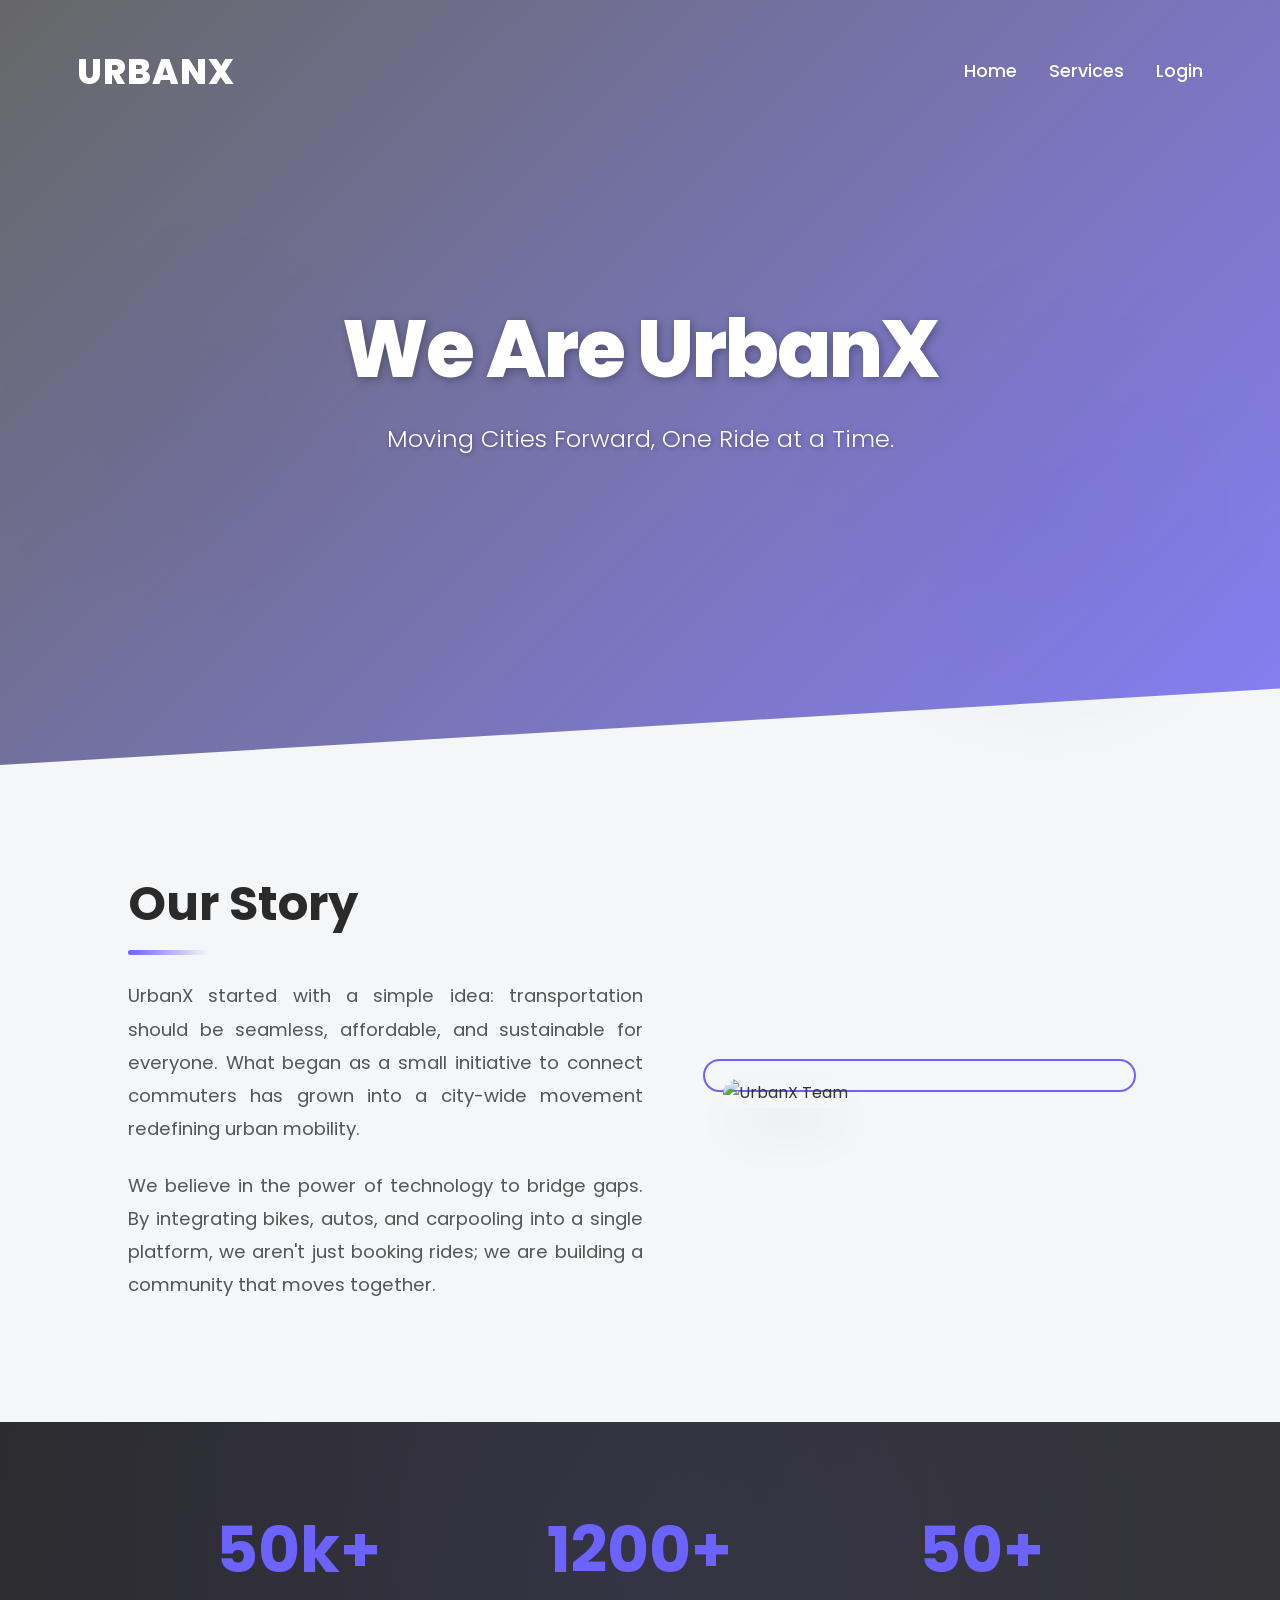
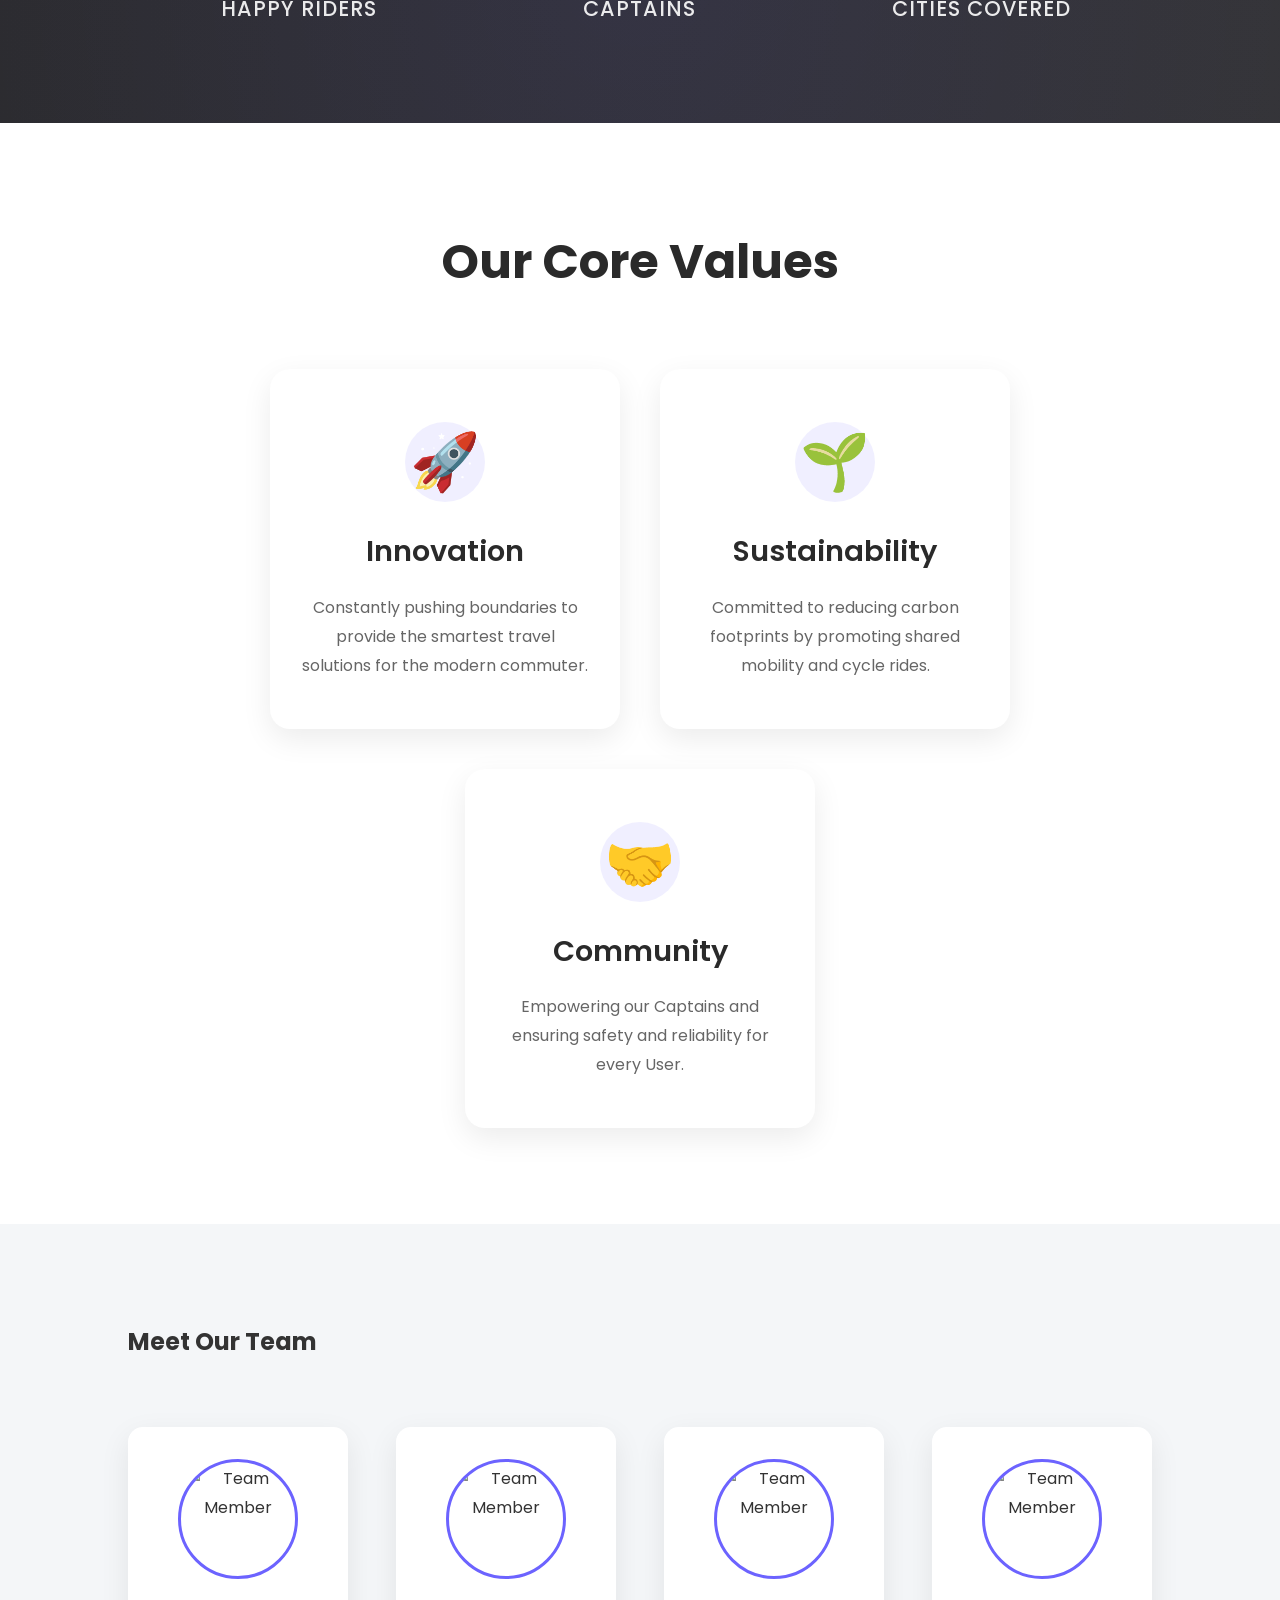
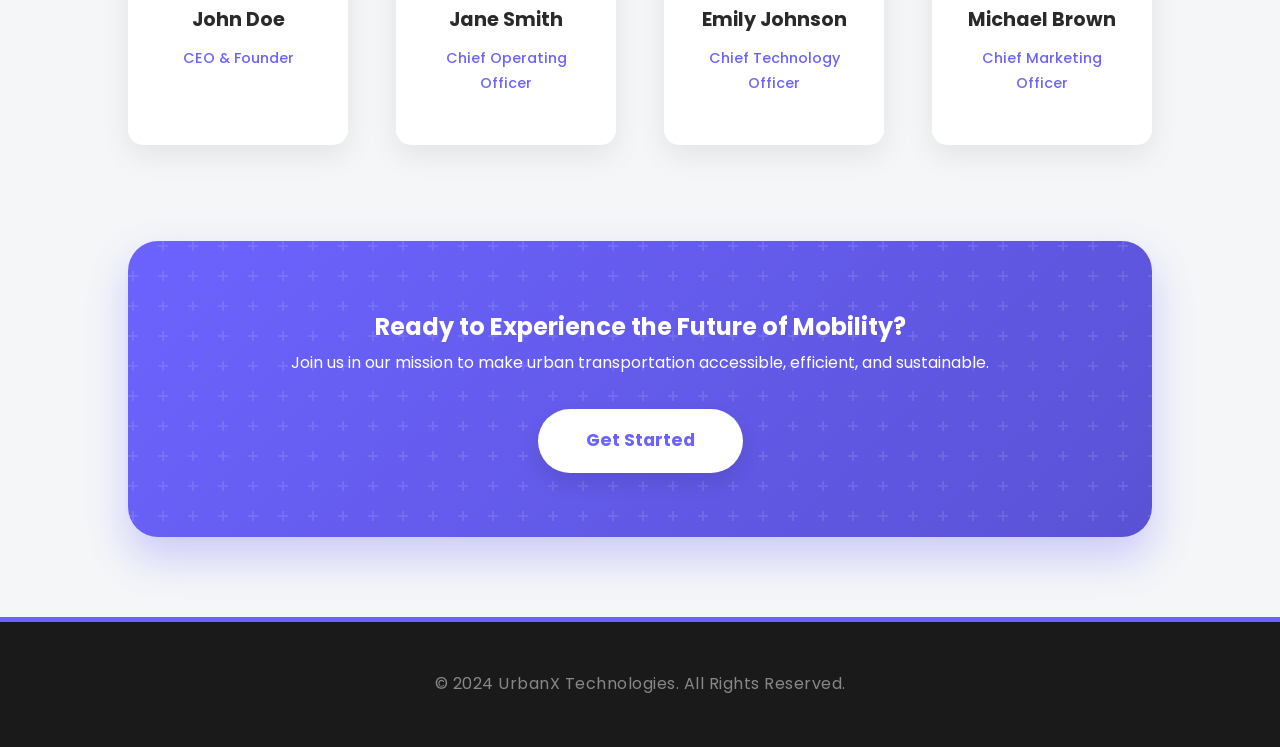
==== commit ada3b8d6: "about oage info update" ====
--- a/frontEnd/about.html
+++ b/frontEnd/about.html
@@ -7,10 +7,10 @@
     <link href="https://fonts.googleapis.com/css2?family=Poppins:wght@300;400;500;600;700;800&display=swap" rel="stylesheet">
     <style>
         :root {
-            --primary-color: #6C63FF; /* Modern Purple */
+            --primary-color: #6C63FF;
             --primary-dark: #5a52d5;
-            --secondary-color: #2A2A2A; /* Dark Grey */
-            --accent-color: #F4F6F8; /* Soft Blue-Grey */
+            --secondary-color: #2A2A2A;
+            --accent-color: #F4F6F8;
             --text-color: #333333;
             --light-text: #FFFFFF;
             --card-bg: #FFFFFF;
@@ -32,7 +32,7 @@
             overflow-x: hidden;
         }
 
-        /* Hero Section */
+
         .hero {
             height: 85vh;
             background: linear-gradient(135deg, rgba(42, 42, 42, 0.7), rgba(108, 99, 255, 0.8)), url('https://images.unsplash.com/photo-1449965408869-eaa3f722e40d?ixlib=rb-1.2.1&auto=format&fit=crop&w=1950&q=80');
